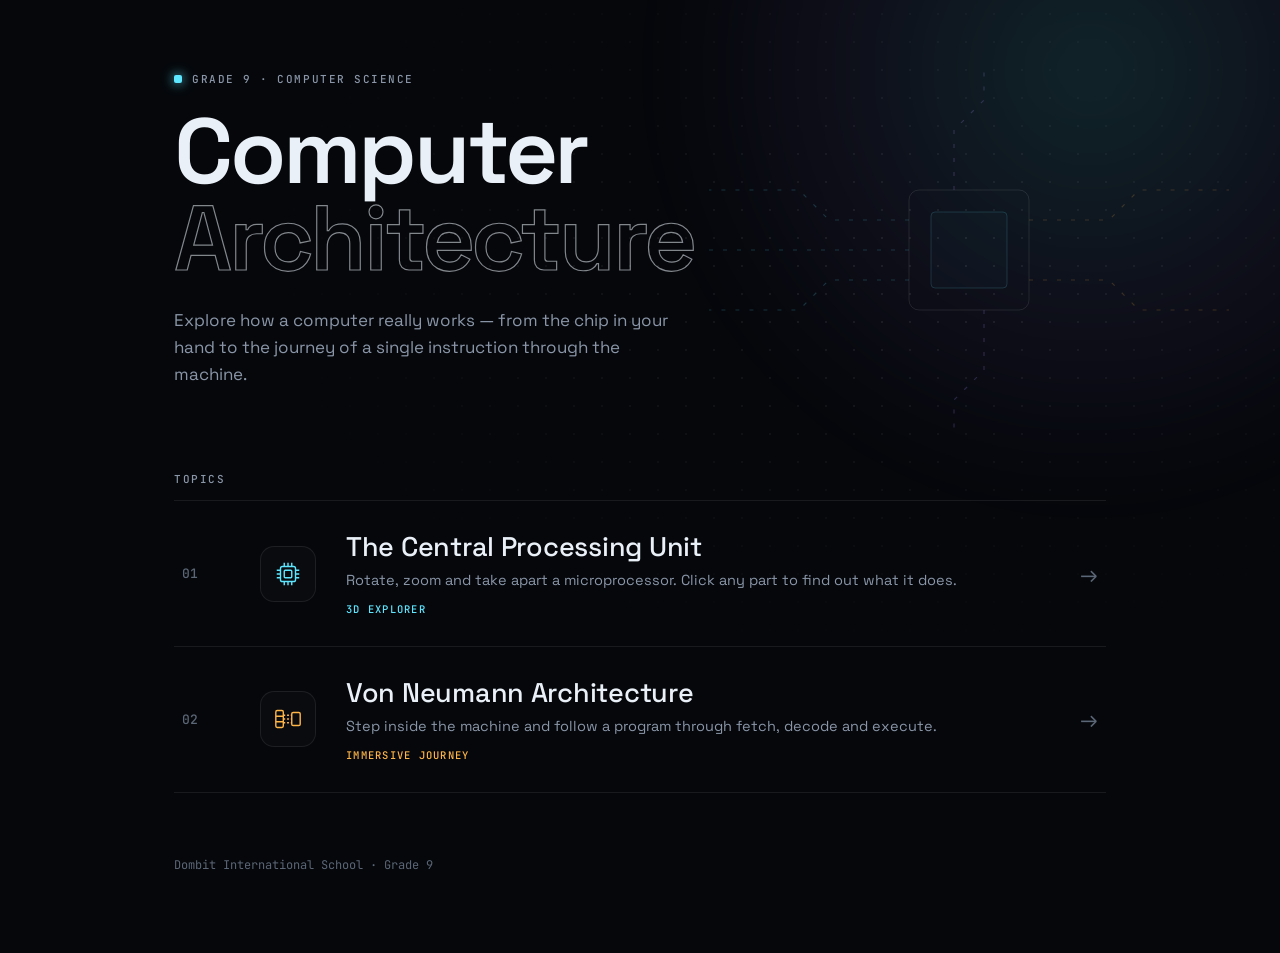
==== index.html @ 6e92fa7d "Add files via upload" ====
<!doctype html>
<html lang="en">
<head>
<meta charset="utf-8">
<meta name="viewport" content="width=device-width, initial-scale=1">
<title>Computer Architecture</title>
<link rel="preconnect" href="https://fonts.googleapis.com">
<link rel="preconnect" href="https://fonts.gstatic.com" crossorigin>
<link href="https://fonts.googleapis.com/css2?family=JetBrains+Mono:wght@400;500&family=Space+Grotesk:wght@400;500;600;700&display=swap" rel="stylesheet">
<link rel="stylesheet" href="style.css">
<style>
  body { min-height: 100vh; overflow-x: hidden; }

  /* quiet circuit-board backdrop */
  .backdrop { position: fixed; inset: 0; z-index: 0; pointer-events: none; }
  .backdrop::before {
    content: ""; position: absolute; inset: 0;
    background-image: radial-gradient(rgba(255,255,255,.07) 1px, transparent 1px);
    background-size: 28px 28px;
    mask-image: radial-gradient(ellipse 70% 60% at 70% 30%, #000 10%, transparent 75%);
    -webkit-mask-image: radial-gradient(ellipse 70% 60% at 70% 30%, #000 10%, transparent 75%);
  }
  .backdrop::after {
    content: ""; position: absolute; width: 900px; height: 900px; right: -260px; top: -380px; border-radius: 50%;
    background: radial-gradient(circle, rgba(94,230,255,.13), rgba(164,140,255,.06) 40%, transparent 70%);
    filter: blur(20px);
  }
  .backdrop svg { position: absolute; right: 4vw; top: 70px; width: min(520px, 60vw); opacity: .55; }
  .trace { fill: none; stroke: rgba(94,230,255,.35); stroke-width: 1.2; stroke-dasharray: 4 10; animation: flow 3s linear infinite; }
  .trace.a { stroke: rgba(255,181,71,.35); animation-duration: 4s; }
  .trace.v { stroke: rgba(164,140,255,.4); animation-direction: reverse; }
  @keyframes flow { to { stroke-dashoffset: -56; } }

  main { position: relative; z-index: 1; max-width: 980px; margin: 0 auto; padding: 72px 24px 80px; }
  header .kicker { margin-bottom: 22px; display: flex; gap: 10px; align-items: center; }
  header .kicker::before { content: ""; width: 8px; height: 8px; border-radius: 2px; background: var(--cyan); box-shadow: 0 0 12px var(--cyan); }
  h1 { font-size: clamp(44px, 8vw, 92px); line-height: .95; font-weight: 600; letter-spacing: -.035em; }
  h1 em { font-style: normal; color: transparent; -webkit-text-stroke: 1.2px rgba(234,240,247,.55); }
  .lede { max-width: 520px; margin-top: 24px; color: var(--muted); font-size: 17px; line-height: 1.6; }

  .section-label { margin: 84px 0 14px; display: flex; justify-content: space-between; align-items: baseline; }
  .topics { list-style: none; border-top: 1px solid var(--line); }
  .topics li { border-bottom: 1px solid var(--line); }
  .topics a {
    display: grid; grid-template-columns: 56px 64px 1fr auto; align-items: center; gap: 22px;
    padding: 28px 8px; text-decoration: none; position: relative; transition: background .3s;
  }
  .topics a::before {
    content: ""; position: absolute; left: 0; top: 0; bottom: 0; width: 2px; background: var(--accent, var(--cyan));
    transform: scaleY(0); transition: transform .35s cubic-bezier(.2,.8,.2,1);
  }
  .topics a:hover { background: linear-gradient(90deg, rgba(255,255,255,.035), transparent 70%); }
  .topics a:hover::before { transform: scaleY(1); }
  .num { font: 500 13px var(--mono); color: var(--dim); }
  .ico { width: 56px; height: 56px; border-radius: 14px; display: grid; place-items: center; border: 1px solid var(--line); background: rgba(255,255,255,.02); color: var(--accent, var(--cyan)); transition: transform .4s cubic-bezier(.2,.8,.2,1), border-color .3s; }
  .topics a:hover .ico { transform: rotate(-6deg) scale(1.06); border-color: var(--accent); }
  .ico svg { width: 30px; height: 30px; }
  .t-title { font-size: clamp(20px, 3vw, 27px); font-weight: 500; letter-spacing: -.01em; }
  .t-desc { color: var(--muted); font-size: 14.5px; margin-top: 6px; line-height: 1.5; }
  .tag { display: inline-block; margin-top: 10px; font: 500 10.5px var(--mono); letter-spacing: .12em; text-transform: uppercase; color: var(--accent); }
  .arrow { font-size: 22px; color: var(--dim); transition: transform .35s cubic-bezier(.2,.8,.2,1), color .3s; }
  .topics a:hover .arrow { transform: translateX(6px); color: var(--ink); }

  footer { margin-top: 64px; color: var(--dim); font: 400 12px var(--mono); }

  @media (max-width: 640px) {
    main { padding-top: 48px; }
    .topics a { grid-template-columns: 48px 1fr auto; gap: 14px; padding: 22px 4px; }
    .num { display: none; }
    .ico { width: 48px; height: 48px; }
    .backdrop svg { display: none; }
  }
</style>
</head>
<body>
<div class="backdrop" aria-hidden="true">
  <svg viewBox="0 0 520 360">
    <rect x="200" y="120" width="120" height="120" rx="10" fill="none" stroke="rgba(255,255,255,.18)"/>
    <rect x="222" y="142" width="76" height="76" rx="4" fill="rgba(94,230,255,.05)" stroke="rgba(94,230,255,.3)"/>
    <path class="trace" d="M200 150 H120 L90 120 H0"/>
    <path class="trace" d="M200 180 H0"/>
    <path class="trace" d="M200 210 H120 L90 240 H0"/>
    <path class="trace a" d="M320 150 H400 L430 120 H520"/>
    <path class="trace a" d="M320 210 H400 L430 240 H520"/>
    <path class="trace v" d="M245 120 V60 L275 30 V0"/>
    <path class="trace v" d="M275 240 V300 L245 330 V360"/>
  </svg>
</div>

<main>
  <header>
    <div class="kicker">Grade 9 · Computer Science</div>
    <h1>Computer<br><em>Architecture</em></h1>
    <p class="lede">Explore how a computer really works — from the chip in your hand to the journey of a single instruction through the machine.</p>
  </header>

  <div class="section-label">
    <span class="kicker">Topics</span>
  </div>

  <!--
    TO ADD A NEW PAGE: copy one <li> ... </li> block below, paste it at the end of the list,
    then change the link (href), number, title, description and tag.
    The --accent colour can be any colour, e.g. #7dffb0
  -->
  <ol class="topics">
    <li>
      <a href="cpu.html" style="--accent: var(--cyan)">
        <span class="num">01</span>
        <span class="ico" aria-hidden="true">
          <svg viewBox="0 0 32 32" fill="none" stroke="currentColor" stroke-width="1.5"><rect x="8" y="8" width="16" height="16" rx="2"/><rect x="12" y="12" width="8" height="8" rx="1"/><path d="M12 4v4M16 4v4M20 4v4M12 24v4M16 24v4M20 24v4M4 12h4M4 16h4M4 20h4M24 12h4M24 16h4M24 20h4"/></svg>
        </span>
        <span>
          <div class="t-title">The Central Processing Unit</div>
          <div class="t-desc">Rotate, zoom and take apart a microprocessor. Click any part to find out what it does.</div>
          <span class="tag">3D explorer</span>
        </span>
        <span class="arrow" aria-hidden="true">→</span>
      </a>
    </li>
    <li>
      <a href="von-neumann.html" style="--accent: var(--amber)">
        <span class="num">02</span>
        <span class="ico" aria-hidden="true">
          <svg viewBox="0 0 32 32" fill="none" stroke="currentColor" stroke-width="1.5"><rect x="3" y="7" width="8" height="18" rx="1.5"/><path d="M3 13h8M3 19h8"/><rect x="20" y="9" width="9" height="14" rx="1.5"/><path d="M11 12h9M11 16h9M11 20h9" stroke-dasharray="2 2"/></svg>
        </span>
        <span>
          <div class="t-title">Von Neumann Architecture</div>
          <div class="t-desc">Step inside the machine and follow a program through fetch, decode and execute.</div>
          <span class="tag">Immersive journey</span>
        </span>
        <span class="arrow" aria-hidden="true">→</span>
      </a>
    </li>
  </ol>

  <footer>Dombit International School · Grade 9</footer>
</main>
</body>
</html>
---- style.css ----
/* Shared styles for all Computer Architecture pages */
:root {
  --bg: #05070b;
  --panel: rgba(12, 16, 24, 0.72);
  --panel-solid: #0c1018;
  --line: rgba(255, 255, 255, 0.08);
  --line-strong: rgba(255, 255, 255, 0.18);
  --ink: #eaf0f7;
  --muted: #8a96a8;
  --dim: #5b6676;
  --cyan: #5ee6ff;
  --amber: #ffb547;
  --violet: #a48cff;
  --pink: #ff6fae;
  --green: #7dffb0;
  --font: "Space Grotesk", system-ui, -apple-system, "Segoe UI", sans-serif;
  --mono: "JetBrains Mono", ui-monospace, Menlo, Consolas, monospace;
}

* { box-sizing: border-box; margin: 0; padding: 0; }
html, body { background: var(--bg); color: var(--ink); font-family: var(--font); -webkit-font-smoothing: antialiased; }
a { color: inherit; }
button { font: inherit; color: inherit; }

/* ---------- full-screen 3D pages ---------- */
.stage { overflow: hidden; height: 100vh; height: 100dvh; }
.stage #c { position: fixed; inset: 0; width: 100%; height: 100%; display: block; touch-action: none; outline: none; }

.topbar {
  position: fixed; top: 0; left: 0; right: 0; z-index: 10;
  display: flex; align-items: center; gap: 14px; padding: 16px 18px;
  pointer-events: none;
}
.topbar > * { pointer-events: auto; }
.back {
  font: 500 12px var(--mono); letter-spacing: .02em; color: var(--muted); text-decoration: none;
  padding: 8px 13px; border: 1px solid var(--line); border-radius: 999px;
  background: rgba(8, 11, 17, .6); backdrop-filter: blur(10px); -webkit-backdrop-filter: blur(10px);
  transition: color .2s, border-color .2s;
}
.back:hover { color: var(--ink); border-color: var(--line-strong); }
.page-title { font-weight: 600; font-size: 15px; letter-spacing: .01em; text-shadow: 0 1px 12px #000; }
.page-title span { color: var(--muted); font-weight: 400; }

.glass {
  background: var(--panel); border: 1px solid var(--line); border-radius: 18px;
  backdrop-filter: blur(16px) saturate(140%); -webkit-backdrop-filter: blur(16px) saturate(140%);
  box-shadow: 0 20px 60px rgba(0, 0, 0, .45);
}

.btn {
  display: inline-flex; align-items: center; justify-content: center; gap: 8px;
  height: 38px; padding: 0 14px; border-radius: 10px; cursor: pointer;
  border: 1px solid var(--line-strong); background: rgba(255, 255, 255, .04);
  font: 500 13px var(--font); color: var(--ink); transition: background .2s, border-color .2s, transform .1s;
  -webkit-tap-highlight-color: transparent;
}
.btn:hover { background: rgba(255, 255, 255, .09); }
.btn:active { transform: scale(.97); }
.btn.primary { background: var(--ink); color: #05070b; border-color: var(--ink); }
.btn.primary:hover { background: #fff; }
.btn.icon { width: 38px; padding: 0; }
.btn[aria-pressed="true"] { border-color: var(--cyan); color: var(--cyan); }

.kicker { font: 500 11px var(--mono); letter-spacing: .14em; text-transform: uppercase; color: var(--muted); }
.mono { font-family: var(--mono); }

.hint {
  position: fixed; left: 50%; bottom: 18px; transform: translateX(-50%); z-index: 4;
  font: 400 11px var(--mono); color: var(--dim); letter-spacing: .06em; white-space: nowrap; pointer-events: none;
  transition: opacity .6s;
}

.loading {
  position: fixed; inset: 0; z-index: 50; display: grid; place-items: center; background: var(--bg);
  font: 400 12px var(--mono); color: var(--muted); letter-spacing: .14em; transition: opacity .8s;
}
.loading.done { opacity: 0; pointer-events: none; }

@media (prefers-reduced-motion: reduce) {
  * { transition-duration: .01ms !important; animation-duration: .01ms !important; }
}
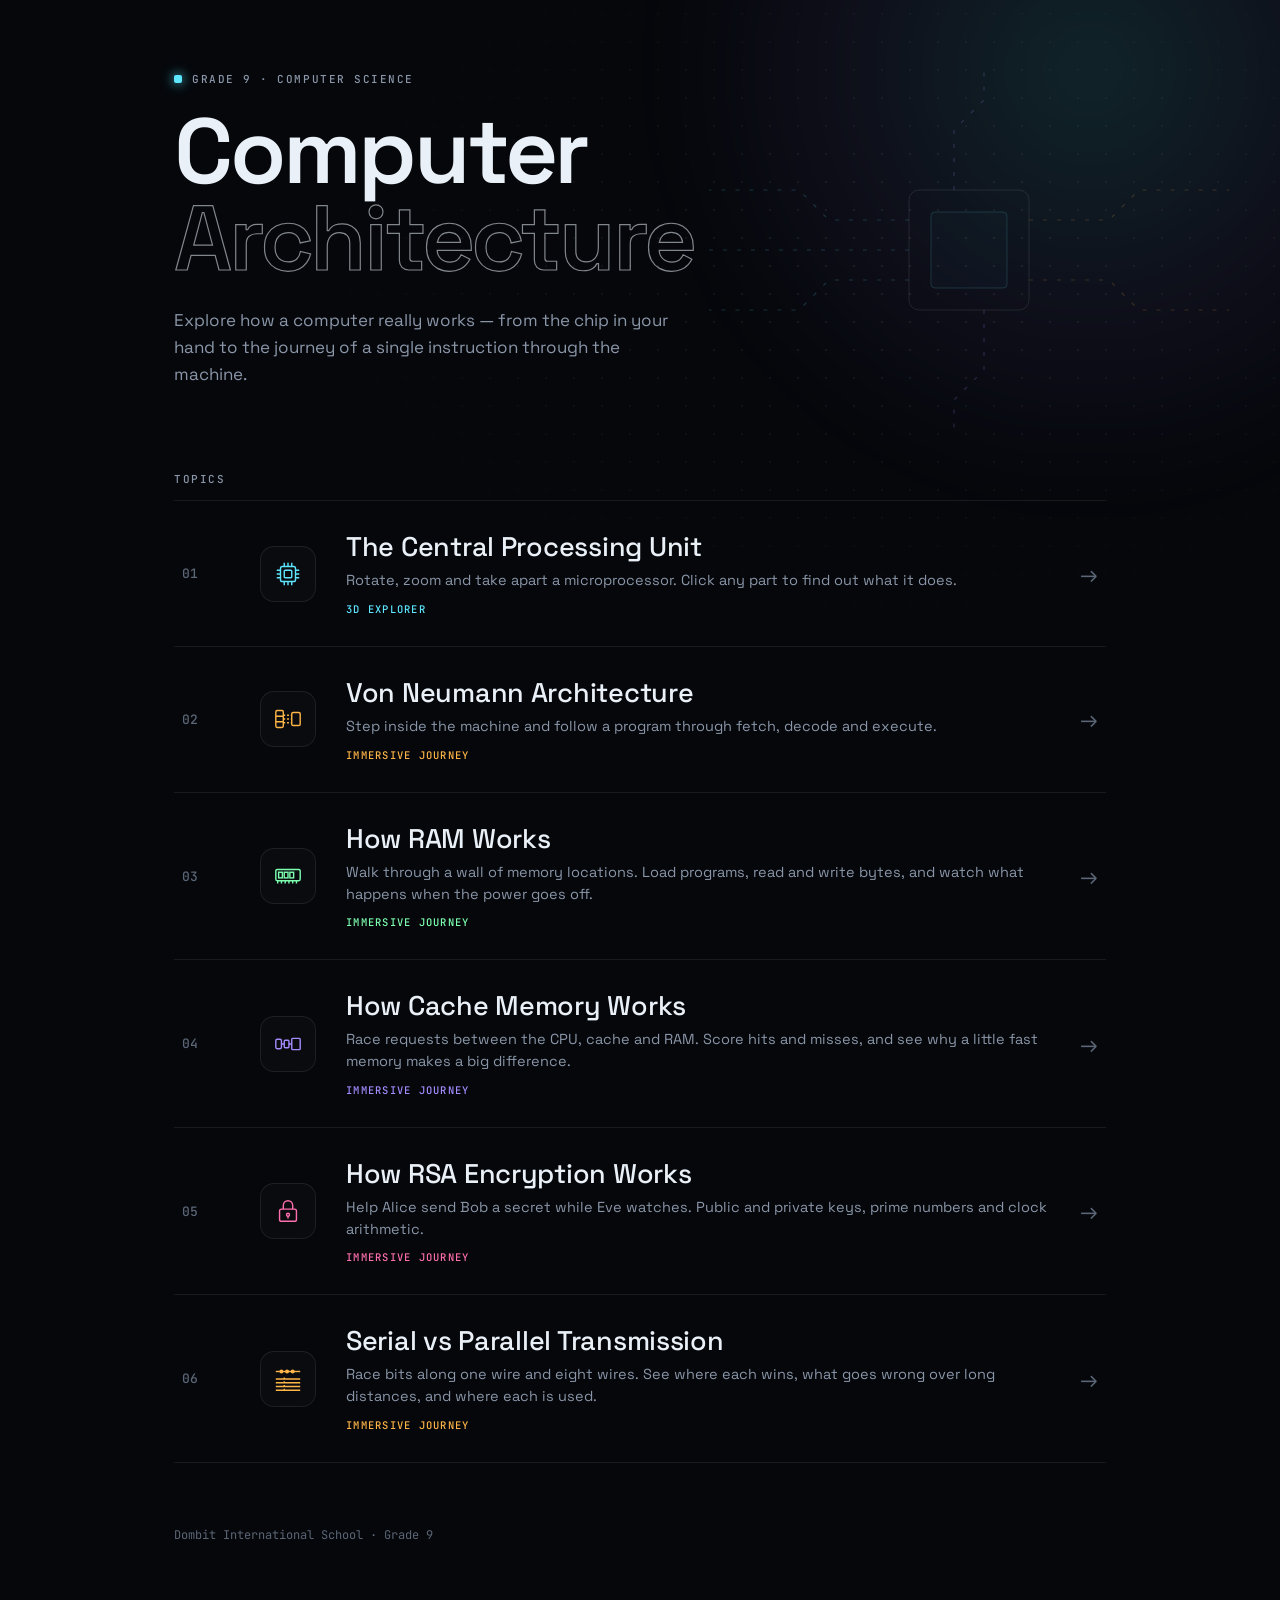
==== commit 353eeda7: "feat: add interactive cache memory visualization and architecture guide" ====
--- a/index.html
+++ b/index.html
@@ -132,6 +132,62 @@
         <span class="arrow" aria-hidden="true">→</span>
       </a>
     </li>
+    <li>
+      <a href="ram.html" style="--accent: var(--green)">
+        <span class="num">03</span>
+        <span class="ico" aria-hidden="true">
+          <svg viewBox="0 0 32 32" fill="none" stroke="currentColor" stroke-width="1.5"><rect x="3" y="9" width="26" height="12" rx="1.5"/><rect x="6" y="12" width="4" height="6"/><rect x="12" y="12" width="4" height="6"/><rect x="18" y="12" width="4" height="6"/><path d="M5 21v3M9 21v3M13 21v3M17 21v3M21 21v3M25 21v3"/></svg>
+        </span>
+        <span>
+          <div class="t-title">How RAM Works</div>
+          <div class="t-desc">Walk through a wall of memory locations. Load programs, read and write bytes, and watch what happens when the power goes off.</div>
+          <span class="tag">Immersive journey</span>
+        </span>
+        <span class="arrow" aria-hidden="true">→</span>
+      </a>
+    </li>
+    <li>
+      <a href="cache.html" style="--accent: var(--violet)">
+        <span class="num">04</span>
+        <span class="ico" aria-hidden="true">
+          <svg viewBox="0 0 32 32" fill="none" stroke="currentColor" stroke-width="1.5"><rect x="3" y="11" width="6" height="10" rx="1.5"/><rect x="12" y="12" width="5" height="8" rx="1"/><rect x="20" y="10" width="9" height="12" rx="1"/><path d="M9 16h3M17 16h3"/></svg>
+        </span>
+        <span>
+          <div class="t-title">How Cache Memory Works</div>
+          <div class="t-desc">Race requests between the CPU, cache and RAM. Score hits and misses, and see why a little fast memory makes a big difference.</div>
+          <span class="tag">Immersive journey</span>
+        </span>
+        <span class="arrow" aria-hidden="true">→</span>
+      </a>
+    </li>
+    <li>
+      <a href="rsa.html" style="--accent: var(--pink)">
+        <span class="num">05</span>
+        <span class="ico" aria-hidden="true">
+          <svg viewBox="0 0 32 32" fill="none" stroke="currentColor" stroke-width="1.5"><rect x="7" y="14" width="18" height="13" rx="2"/><path d="M11 14v-4a5 5 0 0 1 10 0v4"/><circle cx="16" cy="20" r="1.6"/><path d="M16 21.6v2.4"/></svg>
+        </span>
+        <span>
+          <div class="t-title">How RSA Encryption Works</div>
+          <div class="t-desc">Help Alice send Bob a secret while Eve watches. Public and private keys, prime numbers and clock arithmetic.</div>
+          <span class="tag">Immersive journey</span>
+        </span>
+        <span class="arrow" aria-hidden="true">→</span>
+      </a>
+    </li>
+    <li>
+      <a href="serial-parallel.html" style="--accent: var(--amber)">
+        <span class="num">06</span>
+        <span class="ico" aria-hidden="true">
+          <svg viewBox="0 0 32 32" fill="none" stroke="currentColor" stroke-width="1.5"><path d="M3 8h26"/><circle cx="9" cy="8" r="1.4" fill="currentColor"/><circle cx="15" cy="8" r="1.4" fill="currentColor"/><circle cx="21" cy="8" r="1.4" fill="currentColor"/><path d="M3 16h26M3 20h26M3 24h26M3 28h26"/><path d="M12 14.5v15" stroke-dasharray="1.5 2.5"/></svg>
+        </span>
+        <span>
+          <div class="t-title">Serial vs Parallel Transmission</div>
+          <div class="t-desc">Race bits along one wire and eight wires. See where each wins, what goes wrong over long distances, and where each is used.</div>
+          <span class="tag">Immersive journey</span>
+        </span>
+        <span class="arrow" aria-hidden="true">→</span>
+      </a>
+    </li>
   </ol>
 
   <footer>Dombit International School · Grade 9</footer>
